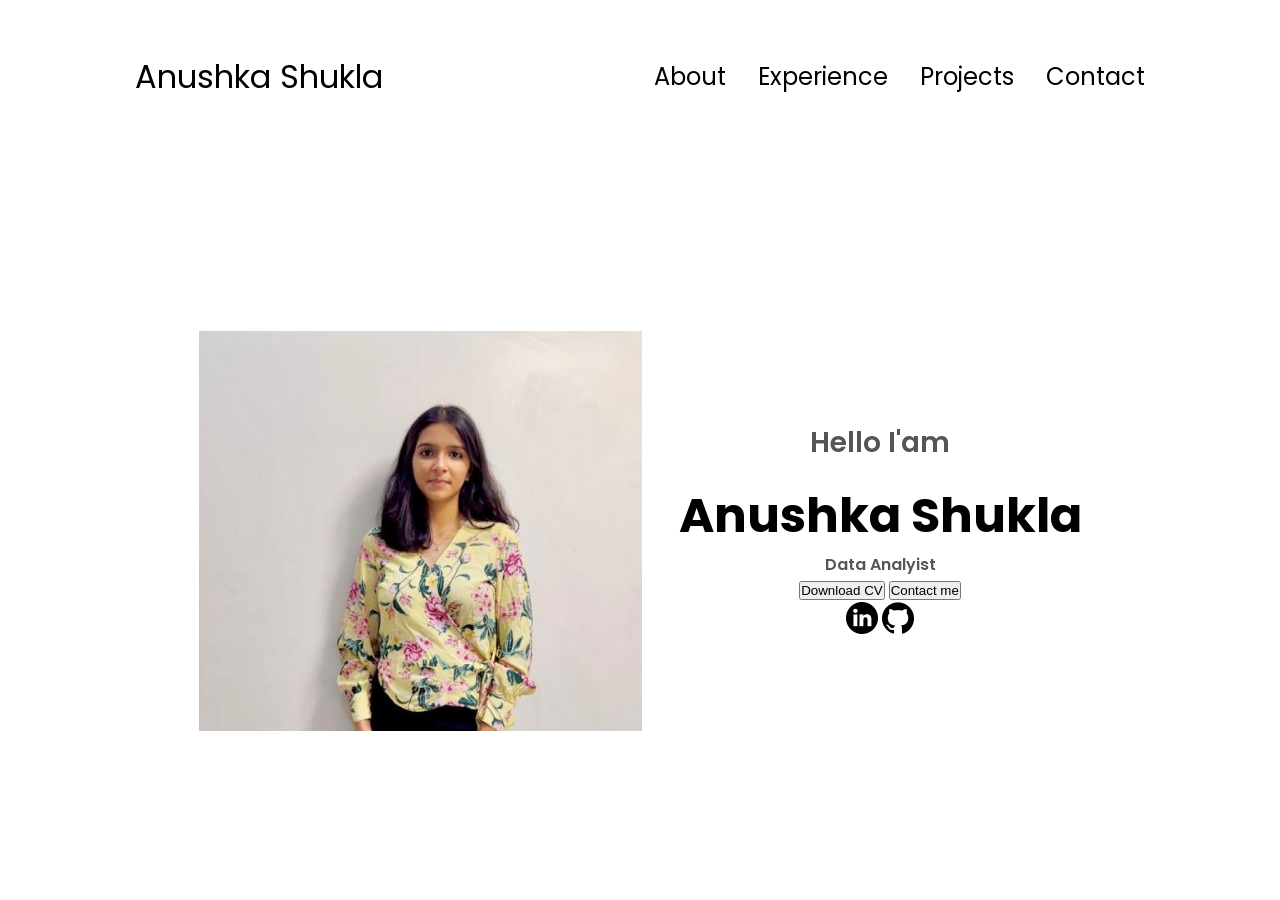
==== portfolio/index.html @ a82a57f9 "Add files via upload" ====
<!DOCTYPE html>
<html lang="en">
  <head>
    <meta charset="UTF-8" />
    <meta http-equiv="X-UA-Compatible" content="IE=edge" />
    <meta name="viewport" content="width=device-width, initial-scale=1.0" />
    <title>My Portfolio</title>
    <link rel="stylesheet" href="style.css" />
    <link rel="stylesheet" href="mediaqueries.css" />
  </head>
  <body>
    <nav id="desktop-nav">
      <div class="logo">Anushka Shukla</div>
      <div>
        <ul class="nav-links">
          <li><a href="#about">About</a></li>
          <li><a href="#experience">Experience</a></li>
          <li><a href="#projects">Projects</a></li>
          <li><a href="#contact">Contact</a></li>
        </ul>
      </div>
    </nav>
    <nav id="hamburger-nav">
      <div class="logo">Anushka Shukla</div>
      <div class="hamburger-menu">
        <div class="hamburger-icon" onclick="toggleMenu()">
          <span></span>
          <span></span>
          <span></span>
        </div>
        <div class="menu-links">
          <li><a href="#about" onclick="toggleMenu()">About</a></li>
          <li><a href="#experience" onclick="toggleMenu()">Experience</a></li>
          <li><a href="#projects" onclick="toggleMenu()">Projects</a></li>
          <li><a href="#contact" onclick="toggleMenu()">Contact</a></li>
        </div>
      </div>
    </nav>
    <section id ="profile">
        <div class="section__pic-container">
            <img src="./assets/profile-pic.jpeg" alt=" Anushka Shukla ">
        </div>
        <div class="section__text">
            <p class="section__text__p1">Hello I'am</p>
            <h1 class="title" >Anushka Shukla</h1>
            <p class="section__text__p2">Data Analyist</p>
            <div class="btn-container">
                <button class="btn btn-color-2" 
                onclick="window.open('./assets/resume.pdf')">Download CV
            </button>
                <button class="btn btn-color-1" 
                onclick="location.href('./#contact')"> Contact me 
            </button>
            </div>
            <div id="socials-container">

                <img src="./assets/linkedin.png" 
                alt="My linkedin profile " 
                class="icon" 
                onclick="location.href='https://www.linkedin.com/in/anushka-shukla-039b04221/'"/>
                <img src="./assets/github.png" 
                alt="My GitHub Profile" 
                class="icon" 
                onclick="location.href='https://github.com/shuklanushka28/'"/>
                
            </div>
        </div>
    </section>
    <script src="script.js"></script>
</body>
</html>
---- portfolio/style.css ----
@import url("https://fonts.googleapis.com/css2?family=Poppins:wght@300;400;500;600&display=swap");

* {
  margin: 0;
  padding: 0;
}

body {
  font-family: "Poppins", sans-serif;
}

html {
  scroll-behavior: smooth;
}

p {
  color: rgb(85, 85, 85);
}

/* TRANSITION */

a,
.btn {
  transition: all 300ms ease;
}

/* DESKTOP NAV */

nav,
.nav-links {
  display: flex;
}

nav {
  justify-content: space-around;
  align-items: center;
  height: 17vh;
}

.nav-links {
  gap: 2rem;
  list-style: none;
  font-size: 1.5rem;
}

a {
  color: black;
  text-decoration: none;
  text-decoration-color: white;
}

a:hover {
  color: grey;
  text-decoration: underline;
  text-underline-offset: 1rem;
  text-decoration-color: rgb(181, 181, 181);
}

.logo {
  font-size: 2rem;
}

.logo:hover {
  cursor: default;
}

/* HAMBURGER MENU */

#hamburger-nav {
  display: none;
}

.hamburger-menu {
  position: relative;
  display: inline-block;
}

.hamburger-icon {
  display: flex;
  flex-direction: column;
  justify-content: space-between;
  height: 24px;
  width: 30px;
  cursor: pointer;
}

.hamburger-icon span {
  width: 100%;
  height: 2px;
  background-color: black;
  transition: all 0.3 ease-in-out;
}

.menu-links {
  position: absolute;
  top: 100%;
  right: 0;
  background-color: white;
  width: fit-content;
  max-height: 0;
  overflow: hidden;
  transition: all 0.3 ease-in-out;
}

.menu-links a {
  display: block;
  padding: 10px;
  text-align: center;
  font-size: 1.5rem;
  color: black;
  text-decoration: none;
  transition: all 0.3 ease-in-out;
}

.menu-links li {
  list-style: none;
}

.menu-links.open {
  max-height: 300px;
}

.hamburger-icon.open span:first-child {
  transform: rotate(45deg) translate(10px, 5px);
}

.hamburger-icon.open span:nth-child(2) {
  opacity: 0;
}

.hamburger-icon.open span:last-child {
  transform: rotate(-45deg) translate(10px, -5px);
}

.hamburger-icon span:first-child {
  transform: none;
}

.hamburger-icon span:first-child {
  opacity: 1;
}

.hamburger-icon span:first-child {
  transform: none;
}
section{
    padding-top: 4vh;
    height: 96vh;
    margin: 0 10rem;
    box-sizing: border-box;
    min-height: fit-content;
}
.section-container{
    display: flex;
}
#profile{
    display: flex;
    justify-content: center;
    gap: 5rem;
    height: 80vh;
}
.section__pic-container{
    display:flex;
    height: 400px;
    width: 400px;
    margin: auto 0;
}
.section__text{
    align-self: center;
    text-align: center;

}
.section__text p {
    font-weight: 600;
}
.section__text__p1 {
    align-items: center;
}
.section__text__p1 {
    font-size: 1.75rem;
    margin-bottom: 1rem;

}
.title{
    font-size: 3rem;
    text-align: center;
}
#social-comtainer{
    display: flex;
    justify-content: center;
    margin-top: 1rem;
    gap: 1rem;

}
.icon{
    cursor: pointer;
    height: 2rem;
     
}
---- portfolio/mediaqueries.css ----
@media screen and (max-width :1200px) {
  #desktop-nav{
    display: none;
}
#hamburger-nav{
    display: flex;
}
}
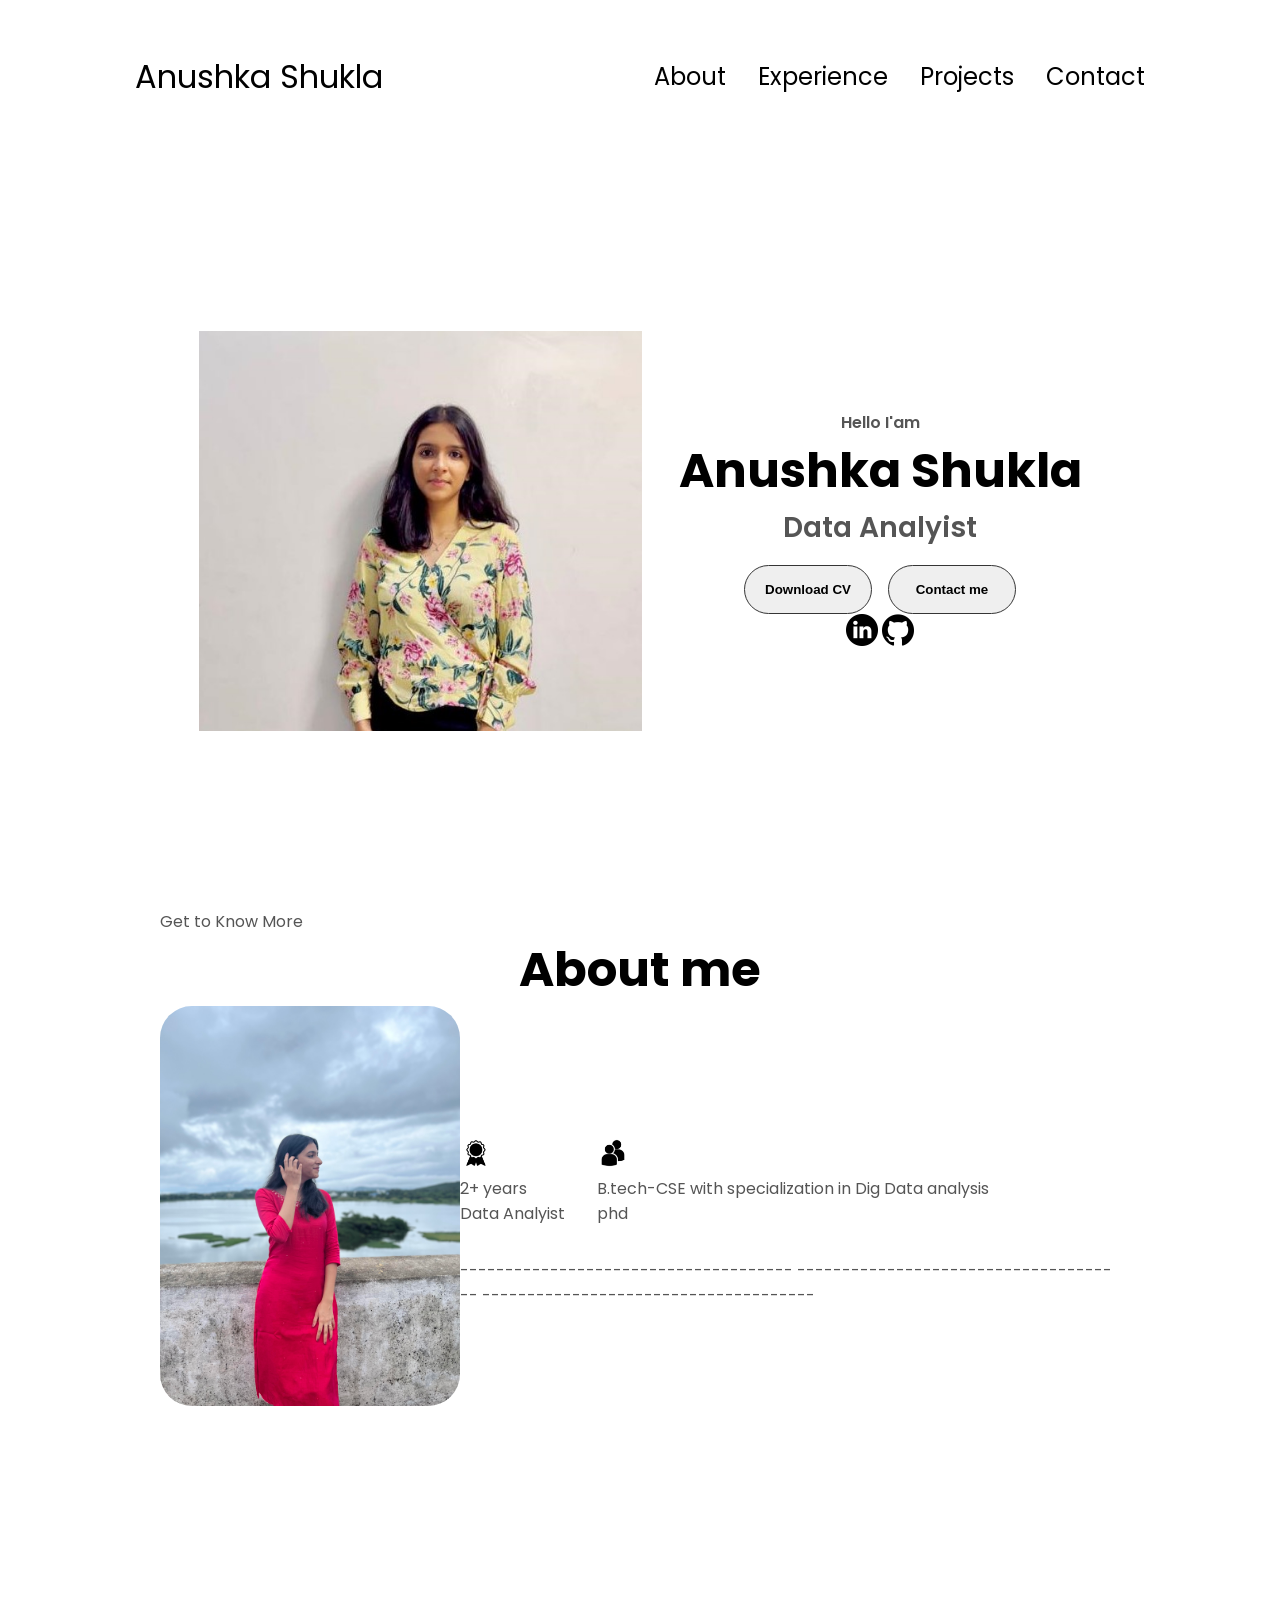
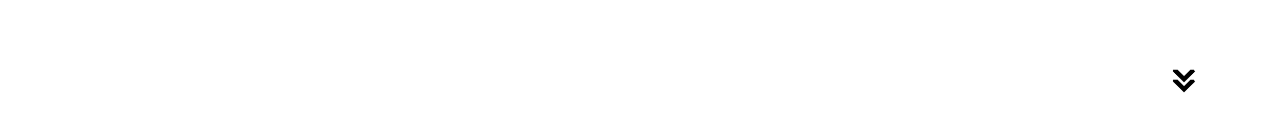
==== commit 71f940f5: "Add files via upload" ====
--- a/portfolio/index.html
+++ b/portfolio/index.html
@@ -36,36 +36,95 @@
         </div>
       </div>
     </nav>
-    <section id ="profile">
+    <section id="profile">
+      <div class="section__pic-container">
+        <img src="./assets/profile-pic.jpeg" alt=" Anushka Shukla " />
+      </div>
+      <div class="section__text">
+        <p class="section__text__p1">Hello I'am</p>
+        <h1 class="title">Anushka Shukla</h1>
+        <p class="section__text__p2">Data Analyist</p>
+        <div class="btn-container">
+          <button
+            class="btn btn-color-2"
+            onclick="window.open('./assets/resume.pdf')"
+          >
+            Download CV
+          </button>
+          <button class="btn btn-color-1" onclick="location.href('./#contact')">
+            Contact me
+          </button>
+        </div>
+        <div id="socials-container">
+          <img
+            src="./assets/linkedin.png"
+            alt="My linkedin profile "
+            class="icon"
+            onclick="location.href='https://www.linkedin.com/in/anushka-shukla-039b04221/'"
+          />
+          <img
+            src="./assets/github.png"
+            alt="My GitHub Profile"
+            class="icon"
+            onclick="location.href='https://github.com/shuklanushka28/'"
+          />
+        </div>
+      </div>
+    </section>
+    <section id="about">
+      <p class="section__text__p1">Get to Know More</p>
+      <h1 class="title">About me</h1>
+      <div class="section-container">
         <div class="section__pic-container">
-            <img src="./assets/profile-pic.jpeg" alt=" Anushka Shukla ">
+          <img
+            src="./assets/myprofile-pic.jpg"
+            alt="Profile Picture"
+            class="about-pic"
+          />
         </div>
-        <div class="section__text">
-            <p class="section__text__p1">Hello I'am</p>
-            <h1 class="title" >Anushka Shukla</h1>
-            <p class="section__text__p2">Data Analyist</p>
-            <div class="btn-container">
-                <button class="btn btn-color-2" 
-                onclick="window.open('./assets/resume.pdf')">Download CV
-            </button>
-                <button class="btn btn-color-1" 
-                onclick="location.href('./#contact')"> Contact me 
-            </button>
+        <div class="about-details-container">
+          <div class="about-containers">
+            <div class="details-container">
+              <img
+                src="./assets/experience.png"
+                alt="Experience Icon"
+                class="icon"
+              />
+              <h3 class="experience"></h3>
+              <p>
+                2+ years <br />
+                Data Analyist
+              </p>
             </div>
-            <div id="socials-container">
-
-                <img src="./assets/linkedin.png" 
-                alt="My linkedin profile " 
-                class="icon" 
-                onclick="location.href='https://www.linkedin.com/in/anushka-shukla-039b04221/'"/>
-                <img src="./assets/github.png" 
-                alt="My GitHub Profile" 
-                class="icon" 
-                onclick="location.href='https://github.com/shuklanushka28/'"/>
-                
+            <div class="details-container">
+              <img
+                src="./assets/education.png"
+                alt="Education icon"
+                class="icon"
+              />
+              <h3 class="Education"></h3>
+              <p>
+                B.tech-CSE with specialization in Dig Data analysis <br />
+                phd
+              </p>
             </div>
+          </div>
+          <div class="text-container">
+            <p>
+              -------------------------------------
+              -------------------------------------
+              -------------------------------------
+            </p>
+          </div>
         </div>
+      </div>
+      <img
+        src="./assets/arrow.png"
+        alt="arrow icon"
+        class="icon arrow"
+        onclick="location.href='./experience'"
+      />
     </section>
     <script src="script.js"></script>
-</body>
-</html>+  </body>
+</html>
--- a/portfolio/style.css
+++ b/portfolio/style.css
@@ -143,57 +143,115 @@
 .hamburger-icon span:first-child {
   transform: none;
 }
-section{
-    padding-top: 4vh;
-    height: 96vh;
-    margin: 0 10rem;
-    box-sizing: border-box;
-    min-height: fit-content;
-}
-.section-container{
+section {
+  padding-top: 4vh;
+  height: 96vh;
+  margin: 0 10rem;
+  box-sizing: border-box;
+  min-height: fit-content;
+}
+.section-container {
+  display: flex;
+}
+#profile {
+  display: flex;
+  justify-content: center;
+  gap: 5rem;
+  height: 80vh;
+}
+.section__pic-container {
+  display: flex;
+  height: 400px;
+  width: 400px;
+  margin: auto 0;
+}
+.section__text {
+  align-self: center;
+  text-align: center;
+}
+.section__text p {
+  font-weight: 600;
+}
+.section__text__p1 {
+  align-items: center;
+}
+.section__text__p2 {
+  font-size: 1.75rem;
+  margin-bottom: 1rem;
+}
+.title {
+  font-size: 3rem;
+  text-align: center;
+}
+#social-comtainer {
+  display: flex;
+  justify-content: center;
+  margin-top: 1rem;
+  gap: 1rem;
+}
+.icon {
+  cursor: pointer;
+  height: 2rem;
+}
+.btn-container {
+  display: flex;
+  justify-content: center;
+  gap: 1rem;
+}
+.btn {
+  font-weight: 600;
+  transition: all 300ms ease;
+  padding: 1rem;
+  width: 8rem;
+  border-radius: 2rem;
+}
+.btn-color-1,
+.btn-color-2 {
+  border: rgb(53, 53, 53) 0.1rem solid;
+}
+.btn-color-1:hover,
+.btn-color-2:hover {
+  cursor: pointer;
+}
+.btn-color-1:,
+.btn-color-2:hover {
+  background: rgb(53, 53, 53);
+  color: white;
+}
+.btn-color-1:hover {
+  background: rgb(0, 0, 0);
+}
+.btn-color-2 {
+  background-color: none;
+}
+.btn-color-2:hover {
+  border: rgb(255, 255, 255) 0.1rem solid;
+}
+.btn-container {
+  gap: 1rem;
+}
+#about{
+    position: relative;
+}
+.about-containers{
+    gap: 2rem;
+    margin-bottom: 2rem;
+    margin-top: 2rem;
+}
+.about-details-container{
+    justify-content: center;
+    flex-direction: column;
+}
+.about-containers, .about-details-container{
     display: flex;
 }
-#profile{
-    display: flex;
-    justify-content: center;
-    gap: 5rem;
-    height: 80vh;
-}
-.section__pic-container{
-    display:flex;
-    height: 400px;
-    width: 400px;
-    margin: auto 0;
-}
-.section__text{
-    align-self: center;
-    text-align: center;
-
-}
-.section__text p {
-    font-weight: 600;
-}
-.section__text__p1 {
-    align-items: center;
-}
-.section__text__p1 {
-    font-size: 1.75rem;
-    margin-bottom: 1rem;
-
-}
-.title{
-    font-size: 3rem;
-    text-align: center;
-}
-#social-comtainer{
-    display: flex;
-    justify-content: center;
-    margin-top: 1rem;
-    gap: 1rem;
-
-}
-.icon{
-    cursor: pointer;
-    height: 2rem;
-     
-}+.about-pic{
+    border-radius: 2rem;
+
+}
+.arrow{
+    position: absolute;
+    right: -5rem;
+    bottom: 2.5rem;
+}
+
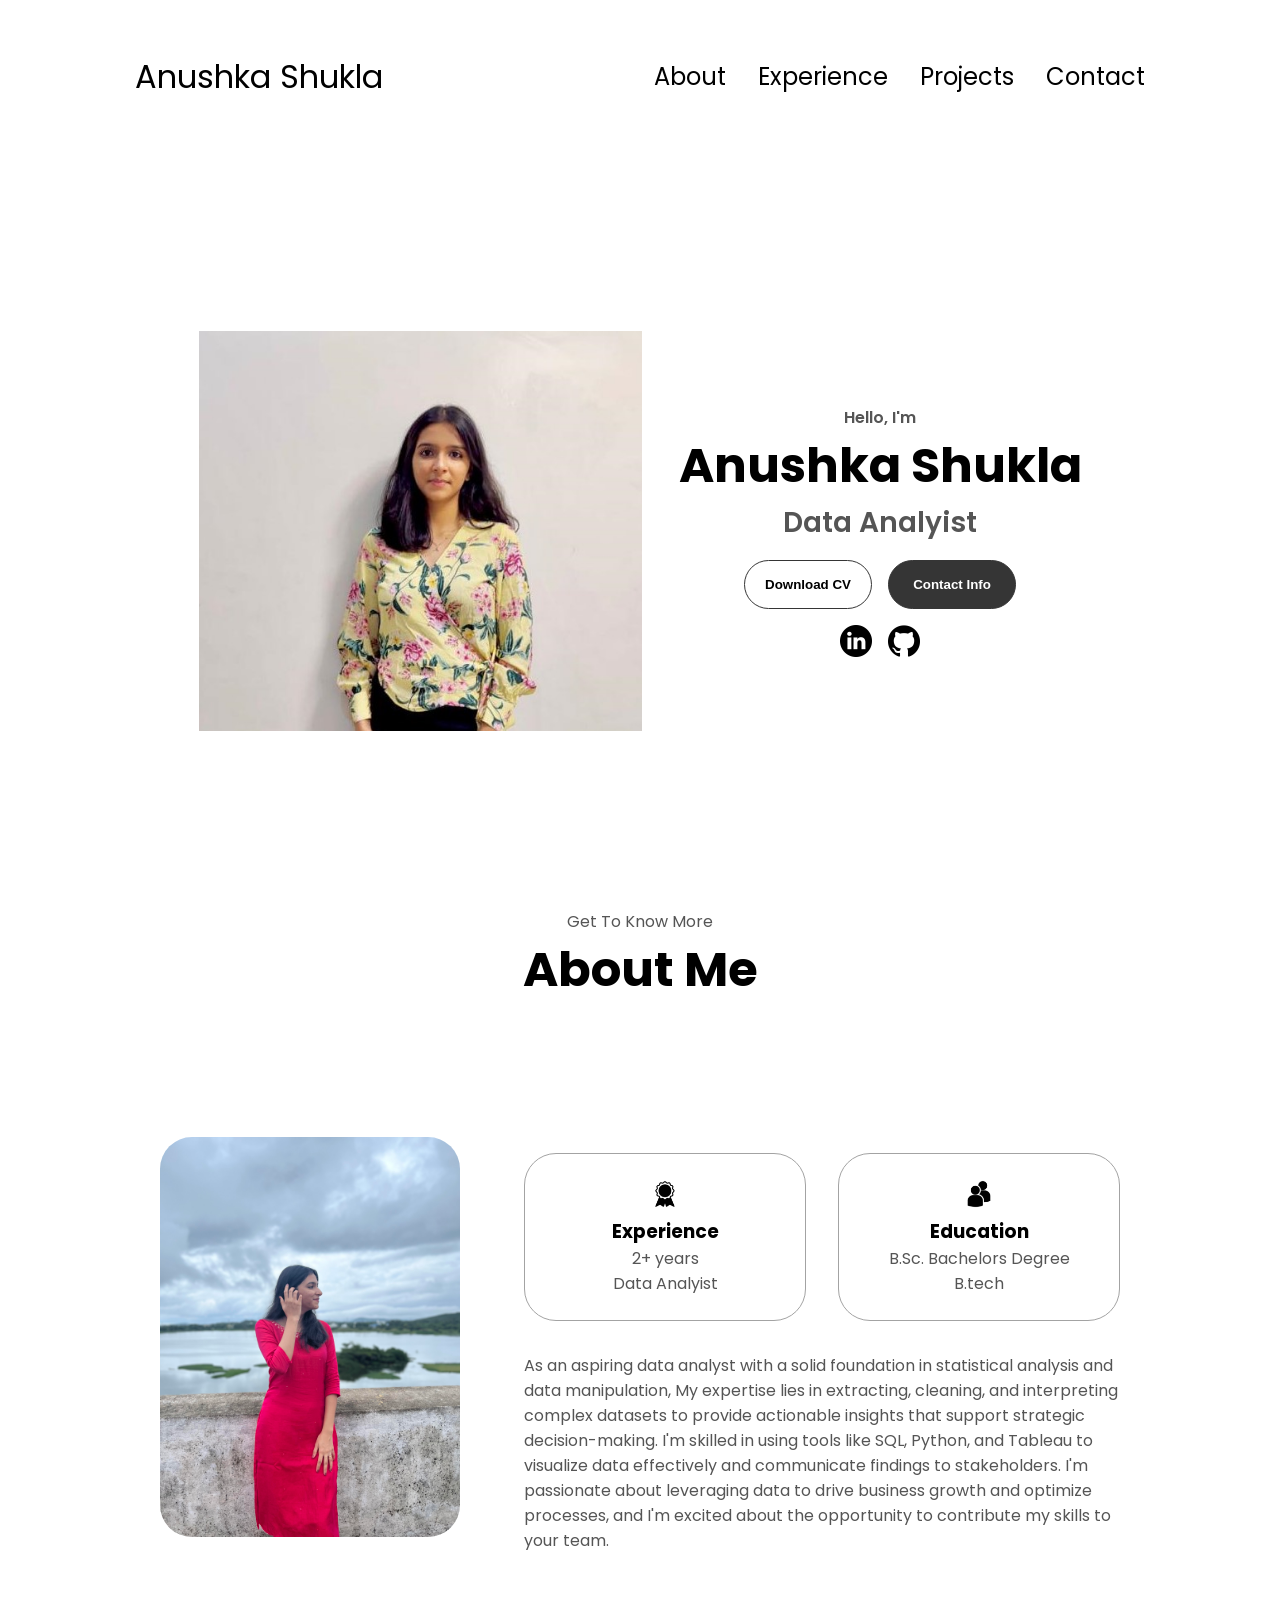
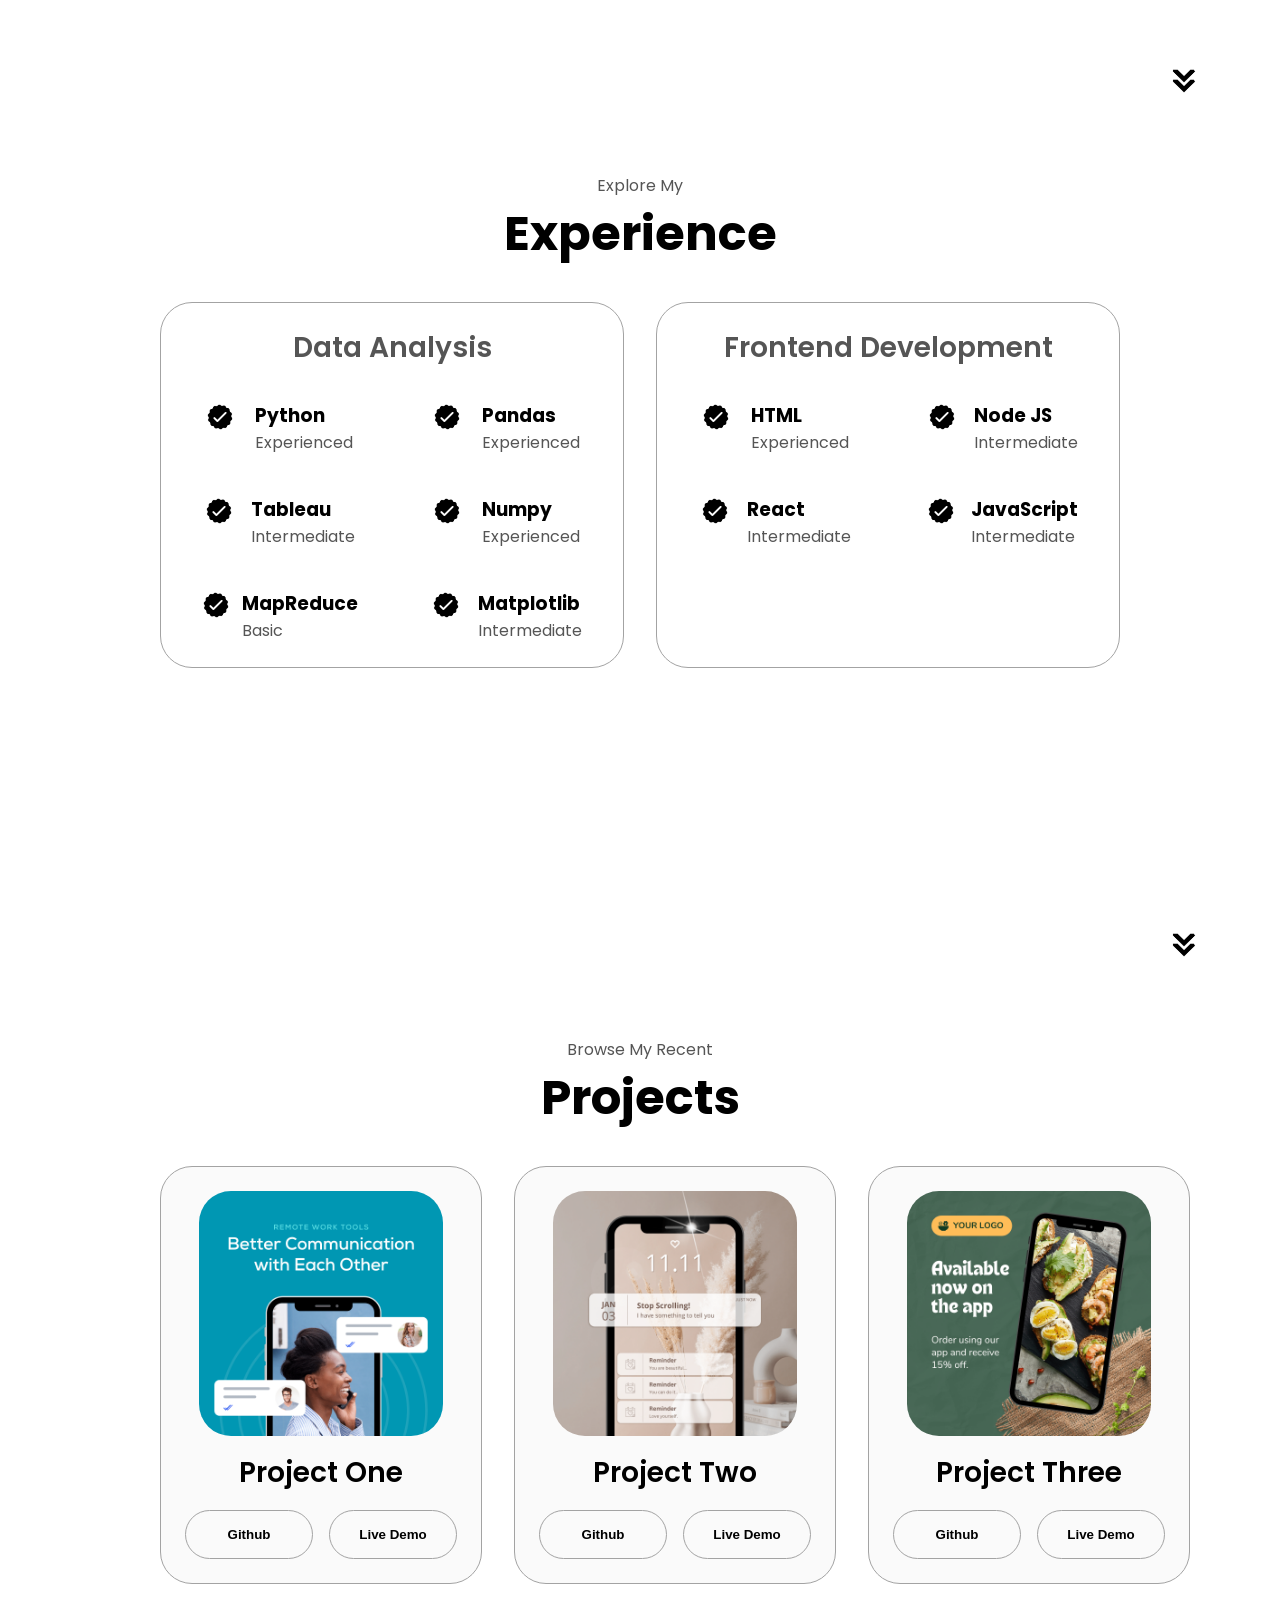
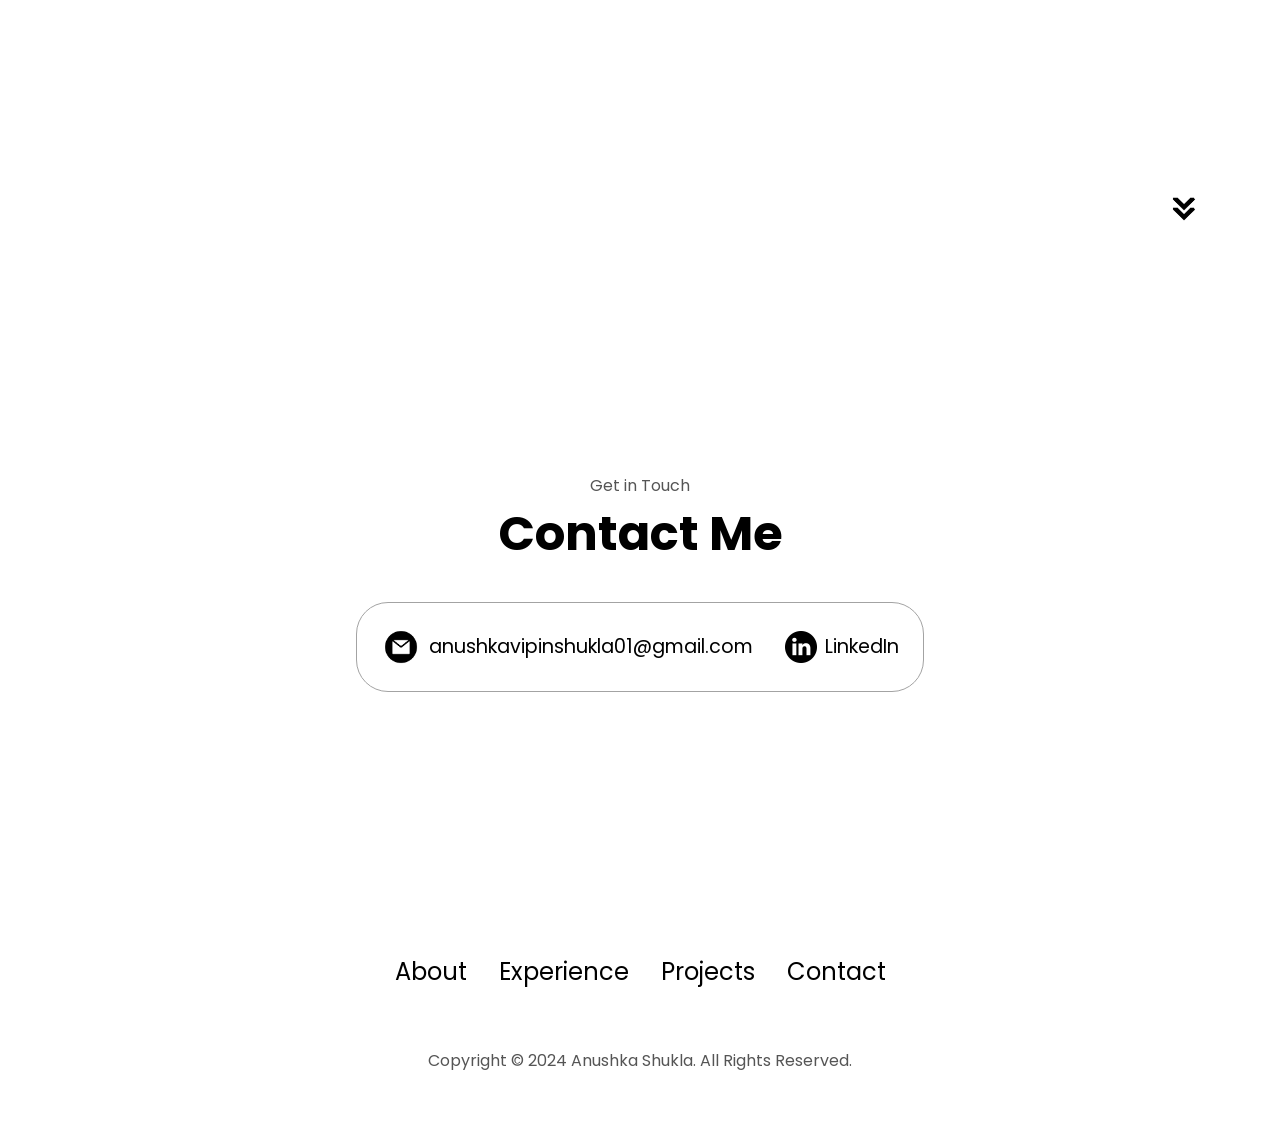
==== commit 13a5c3e8: "Add files via upload" ====
--- a/portfolio/index.html
+++ b/portfolio/index.html
@@ -38,47 +38,47 @@
     </nav>
     <section id="profile">
       <div class="section__pic-container">
-        <img src="./assets/profile-pic.jpeg" alt=" Anushka Shukla " />
+        <img src="./assets/profile-pic.jpeg" alt="Anushka Shukla profile picture" />
       </div>
       <div class="section__text">
-        <p class="section__text__p1">Hello I'am</p>
+        <p class="section__text__p1">Hello, I'm</p>
         <h1 class="title">Anushka Shukla</h1>
         <p class="section__text__p2">Data Analyist</p>
         <div class="btn-container">
           <button
             class="btn btn-color-2"
-            onclick="window.open('./assets/resume.pdf')"
-          >
+            onclick="window.open('./assets/resume(1).pfd')"
+           >
             Download CV
           </button>
-          <button class="btn btn-color-1" onclick="location.href('./#contact')">
-            Contact me
+          <button class="btn btn-color-1" onclick="location.href='./#contact'">
+            Contact Info
           </button>
         </div>
         <div id="socials-container">
           <img
             src="./assets/linkedin.png"
-            alt="My linkedin profile "
+            alt="My LinkedIn profile"
             class="icon"
             onclick="location.href='https://www.linkedin.com/in/anushka-shukla-039b04221/'"
           />
           <img
             src="./assets/github.png"
-            alt="My GitHub Profile"
+            alt="My Github profile"
             class="icon"
-            onclick="location.href='https://github.com/shuklanushka28/'"
+            onclick="location.href='https://github.com/shuklanushka28'"
           />
         </div>
       </div>
     </section>
     <section id="about">
-      <p class="section__text__p1">Get to Know More</p>
-      <h1 class="title">About me</h1>
+      <p class="section__text__p1">Get To Know More</p>
+      <h1 class="title">About Me</h1>
       <div class="section-container">
         <div class="section__pic-container">
           <img
             src="./assets/myprofile-pic.jpg"
-            alt="Profile Picture"
+            alt="Profile picture"
             class="about-pic"
           />
         </div>
@@ -87,14 +87,11 @@
             <div class="details-container">
               <img
                 src="./assets/experience.png"
-                alt="Experience Icon"
+                alt="Experience icon"
                 class="icon"
               />
-              <h3 class="experience"></h3>
-              <p>
-                2+ years <br />
-                Data Analyist
-              </p>
+              <h3>Experience</h3>
+              <p>2+ years <br />Data Analyist</p>
             </div>
             <div class="details-container">
               <img
@@ -102,29 +99,283 @@
                 alt="Education icon"
                 class="icon"
               />
-              <h3 class="Education"></h3>
-              <p>
-                B.tech-CSE with specialization in Dig Data analysis <br />
-                phd
-              </p>
+              <h3>Education</h3>
+              <p>B.Sc. Bachelors Degree<br />B.tech</p>
             </div>
           </div>
           <div class="text-container">
             <p>
-              -------------------------------------
-              -------------------------------------
-              -------------------------------------
+             
+              As an aspiring data analyst with a solid foundation in statistical analysis and data manipulation,
+              My expertise lies in extracting, cleaning, and interpreting complex datasets to provide actionable insights that support strategic decision-making.
+              I'm skilled in using tools like SQL, Python, and Tableau to visualize data effectively and communicate findings to stakeholders. 
+              I'm passionate about leveraging data to drive business growth and optimize processes, and I'm excited about the opportunity to contribute my skills to your team.
             </p>
           </div>
         </div>
       </div>
       <img
         src="./assets/arrow.png"
-        alt="arrow icon"
+        alt="Arrow icon"
         class="icon arrow"
-        onclick="location.href='./experience'"
+        onclick="location.href='./#experience'"
       />
     </section>
+    <section id="experience">
+      <p class="section__text__p1">Explore My</p>
+      <h1 class="title">Experience</h1>
+      <div class="experience-details-container">
+        <div class="about-containers">
+          <div class="details-container">
+            <h2 class="experience-sub-title">Data Analysis</h2>
+            <div class="article-container">
+              <article>
+                <img
+                  src="./assets/checkmark.png"
+                  alt="Experience icon"
+                  class="icon"
+                />
+                <div>
+                  <h3>Python</h3>
+                  <p>Experienced</p>
+                </div>
+              </article>
+              <article>
+                <img
+                  src="./assets/checkmark.png"
+                  alt="Experience icon"
+                  class="icon"
+                />
+                <div>
+                  <h3>Pandas</h3>
+                  <p>Experienced</p>
+                </div>
+              </article>
+              <article>
+                <img
+                  src="./assets/checkmark.png"
+                  alt="Experience icon"
+                  class="icon"
+                />
+                <div>
+                  <h3>Tableau</h3>
+                  <p>Intermediate</p>
+                </div>
+              </article>
+              <article>
+                <img
+                  src="./assets/checkmark.png"
+                  alt="Experience icon"
+                  class="icon"
+                />
+                <div>
+                  <h3>Numpy</h3>
+                  <p>Experienced</p>
+                </div>
+              </article>
+              <article>
+                <img
+                  src="./assets/checkmark.png"
+                  alt="Experience icon"
+                  class="icon"
+                />
+                <div>
+                  <h3>MapReduce</h3>
+                  <p>Basic</p>
+                </div>
+              </article>
+              <article>
+                <img
+                  src="./assets/checkmark.png"
+                  alt="Experience icon"
+                  class="icon"
+                />
+                <div>
+                  <h3>Matplotlib</h3>
+                  <p>Intermediate</p>
+                </div>
+              </article>
+            </div>
+          </div>
+          <div class="details-container">
+            <h2 class="experience-sub-title">Frontend Development</h2>
+            <div class="article-container">
+              <article>
+                <img
+                  src="./assets/checkmark.png"
+                  alt="Experience icon"
+                  class="icon"
+                />
+                <div>
+                  <h3>HTML</h3>
+                  <p>Experienced</p>
+                </div>
+              </article>
+              <article>
+                <img
+                  src="./assets/checkmark.png"
+                  alt="Experience icon"
+                  class="icon"
+                />
+                <div>
+                  <h3>Node JS</h3>
+                  <p>Intermediate</p>
+                </div>
+              </article>
+              <article>
+                <img
+                  src="./assets/checkmark.png"
+                  alt="Experience icon"
+                  class="icon"
+                />
+                <div>
+                  <h3>React</h3>
+                  <p>Intermediate</p>
+                </div>
+              </article>
+              <article>
+                <img
+                  src="./assets/checkmark.png"
+                  alt="Experience icon"
+                  class="icon"
+                />
+                <div>
+                  <h3>JavaScript</h3>
+                  <p>Intermediate</p>
+                </div>
+              </article>
+            </div>
+          </div>
+        </div>
+      </div>
+      <img
+        src="./assets/arrow.png"
+        alt="Arrow icon"
+        class="icon arrow"
+        onclick="location.href='./#projects'"
+      />
+    </section>
+    <section id="projects">
+      <p class="section__text__p1">Browse My Recent</p>
+      <h1 class="title">Projects</h1>
+      <div class="experience-details-container">
+        <div class="about-containers">
+          <div class="details-container color-container">
+            <div class="article-container">
+              <img
+                src="./assets/project-1.png"
+                alt="Project 1"
+                class="project-img"
+              />
+            </div>
+            <h2 class="experience-sub-title project-title">Project One</h2>
+            <div class="btn-container">
+              <button
+                class="btn btn-color-2 project-btn"
+                onclick="location.href='https://github.com/'"
+              >
+                Github
+              </button>
+              <button
+                class="btn btn-color-2 project-btn"
+                onclick="location.href='https://github.com/'"
+              >
+                Live Demo
+              </button>
+            </div>
+          </div>
+          <div class="details-container color-container">
+            <div class="article-container">
+              <img
+                src="./assets/project-2.png"
+                alt="Project 2"
+                class="project-img"
+              />
+            </div>
+            <h2 class="experience-sub-title project-title">Project Two</h2>
+            <div class="btn-container">
+              <button
+                class="btn btn-color-2 project-btn"
+                onclick="location.href='https://github.com/'"
+              >
+                Github
+              </button>
+              <button
+                class="btn btn-color-2 project-btn"
+                onclick="location.href='https://github.com/'"
+              >
+                Live Demo
+              </button>
+            </div>
+          </div>
+          <div class="details-container color-container">
+            <div class="article-container">
+              <img
+                src="./assets/project-3.png"
+                alt="Project 3"
+                class="project-img"
+              />
+            </div>
+            <h2 class="experience-sub-title project-title">Project Three</h2>
+            <div class="btn-container">
+              <button
+                class="btn btn-color-2 project-btn"
+                onclick="location.href='https://github.com/'"
+              >
+                Github
+              </button>
+              <button
+                class="btn btn-color-2 project-btn"
+                onclick="location.href='https://github.com/'"
+              >
+                Live Demo
+              </button>
+            </div>
+          </div>
+        </div>
+      </div>
+      <img
+        src="./assets/arrow.png"
+        alt="Arrow icon"
+        class="icon arrow"
+        onclick="location.href='./#contact'"
+      />
+    </section>
+    <section id="contact">
+      <p class="section__text__p1">Get in Touch</p>
+      <h1 class="title">Contact Me</h1>
+      <div class="contact-info-upper-container">
+        <div class="contact-info-container">
+          <img
+            src="./assets/email.png"
+            alt="Email icon"
+            class="icon contact-icon email-icon"
+          />
+          <p><a href="mailto:examplemail@gmail.com">anushkavipinshukla01@gmail.com</a></p>
+        </div>
+        <div class="contact-info-container">
+          <img
+            src="./assets/linkedin.png"
+            alt="LinkedIn icon"
+            class="icon contact-icon"
+          />
+          <p><a href="https://www.linkedin.com/in/anushka-shukla-039b04221/">LinkedIn</a></p>
+        </div>
+      </div>
+    </section>
+    <footer>
+      <nav>
+        <div class="nav-links-container">
+          <ul class="nav-links">
+            <li><a href="#about">About</a></li>
+            <li><a href="#experience">Experience</a></li>
+            <li><a href="#projects">Projects</a></li>
+            <li><a href="#contact">Contact</a></li>
+          </ul>
+        </div>
+      </nav>
+      <p>Copyright &#169; 2024 Anushka Shukla. All Rights Reserved.</p>
+    </footer>
     <script src="script.js"></script>
   </body>
-</html>
+</html>
--- a/portfolio/style.css
+++ b/portfolio/style.css
@@ -143,6 +143,9 @@
 .hamburger-icon span:first-child {
   transform: none;
 }
+
+/* SECTIONS */
+
 section {
   padding-top: 4vh;
   height: 96vh;
@@ -150,54 +153,72 @@
   box-sizing: border-box;
   min-height: fit-content;
 }
+
 .section-container {
   display: flex;
 }
+
+/* PROFILE SECTION */
+
 #profile {
   display: flex;
   justify-content: center;
   gap: 5rem;
   height: 80vh;
 }
+
 .section__pic-container {
   display: flex;
   height: 400px;
   width: 400px;
   margin: auto 0;
 }
+
 .section__text {
   align-self: center;
   text-align: center;
 }
+
 .section__text p {
   font-weight: 600;
 }
+
 .section__text__p1 {
-  align-items: center;
-}
+  text-align: center;
+}
+
 .section__text__p2 {
   font-size: 1.75rem;
   margin-bottom: 1rem;
 }
+
 .title {
   font-size: 3rem;
   text-align: center;
 }
-#social-comtainer {
+
+#socials-container {
   display: flex;
   justify-content: center;
   margin-top: 1rem;
   gap: 1rem;
 }
+
+/* ICONS */
+
 .icon {
   cursor: pointer;
   height: 2rem;
 }
+
+/* BUTTONS */
+
 .btn-container {
   display: flex;
   justify-content: center;
   gap: 1rem;
 }
+
 .btn {
   font-weight: 600;
   transition: all 300ms ease;
@@ -205,53 +226,205 @@
   width: 8rem;
   border-radius: 2rem;
 }
+
 .btn-color-1,
 .btn-color-2 {
   border: rgb(53, 53, 53) 0.1rem solid;
 }
+
 .btn-color-1:hover,
 .btn-color-2:hover {
   cursor: pointer;
 }
-.btn-color-1:,
+
+.btn-color-1,
 .btn-color-2:hover {
   background: rgb(53, 53, 53);
   color: white;
 }
+
 .btn-color-1:hover {
   background: rgb(0, 0, 0);
 }
+
 .btn-color-2 {
-  background-color: none;
-}
+  background: none;
+}
+
 .btn-color-2:hover {
   border: rgb(255, 255, 255) 0.1rem solid;
 }
+
 .btn-container {
   gap: 1rem;
 }
-#about{
-    position: relative;
-}
-.about-containers{
-    gap: 2rem;
-    margin-bottom: 2rem;
-    margin-top: 2rem;
-}
-.about-details-container{
-    justify-content: center;
-    flex-direction: column;
-}
-.about-containers, .about-details-container{
-    display: flex;
-}
-.about-pic{
-    border-radius: 2rem;
-
-}
-.arrow{
-    position: absolute;
-    right: -5rem;
-    bottom: 2.5rem;
-}
-
+
+/* ABOUT SECTION */
+
+#about {
+  position: relative;
+}
+
+.about-containers {
+  gap: 2rem;
+  margin-bottom: 2rem;
+  margin-top: 2rem;
+}
+
+.about-details-container {
+  justify-content: center;
+  flex-direction: column;
+}
+
+.about-containers,
+.about-details-container {
+  display: flex;
+}
+
+.about-pic {
+  border-radius: 2rem;
+}
+
+.arrow {
+  position: absolute;
+  right: -5rem;
+  bottom: 2.5rem;
+}
+
+.details-container {
+  padding: 1.5rem;
+  flex: 1;
+  background: white;
+  border-radius: 2rem;
+  border: rgb(53, 53, 53) 0.1rem solid;
+  border-color: rgb(163, 163, 163);
+  text-align: center;
+}
+
+.section-container {
+  gap: 4rem;
+  height: 80%;
+}
+
+.section__pic-container {
+  height: 400px;
+  width: 400px;
+  margin: auto 0;
+}
+
+/* EXPERIENCE SECTION */
+
+#experience {
+  position: relative;
+}
+
+.experience-sub-title {
+  color: rgb(85, 85, 85);
+  font-weight: 600;
+  font-size: 1.75rem;
+  margin-bottom: 2rem;
+}
+
+.experience-details-container {
+  display: flex;
+  justify-content: center;
+  flex-direction: column;
+}
+
+.article-container {
+  display: flex;
+  text-align: initial;
+  flex-wrap: wrap;
+  flex-direction: row;
+  gap: 2.5rem;
+  justify-content: space-around;
+}
+
+article {
+  display: flex;
+  width: 10rem;
+  justify-content: space-around;
+  gap: 0.5rem;
+}
+
+article .icon {
+  cursor: default;
+}
+
+/* PROJECTS SECTION */
+
+#projects {
+  position: relative;
+}
+
+.color-container {
+  border-color: rgb(163, 163, 163);
+  background: rgb(250, 250, 250);
+}
+
+.project-img {
+  border-radius: 2rem;
+  width: 90%;
+  height: 90%;
+}
+
+.project-title {
+  margin: 1rem;
+  color: black;
+}
+
+.project-btn {
+  color: black;
+  border-color: rgb(163, 163, 163);
+}
+
+/* CONTACT */
+
+#contact {
+  display: flex;
+  justify-content: center;
+  flex-direction: column;
+  height: 70vh;
+}
+
+.contact-info-upper-container {
+  display: flex;
+  justify-content: center;
+  border-radius: 2rem;
+  border: rgb(53, 53, 53) 0.1rem solid;
+  border-color: rgb(163, 163, 163);
+  background: (250, 250, 250);
+  margin: 2rem auto;
+  padding: 0.5rem;
+}
+
+.contact-info-container {
+  display: flex;
+  align-items: center;
+  justify-content: center;
+  gap: 0.5rem;
+  margin: 1rem;
+}
+
+.contact-info-container p {
+  font-size: larger;
+}
+
+.contact-icon {
+  cursor: default;
+}
+
+.email-icon {
+  height: 2.5rem;
+}
+
+/* FOOTER SECTION */
+
+footer {
+  height: 26vh;
+  margin: 0 1rem;
+}
+
+footer p {
+  text-align: center;
+}
